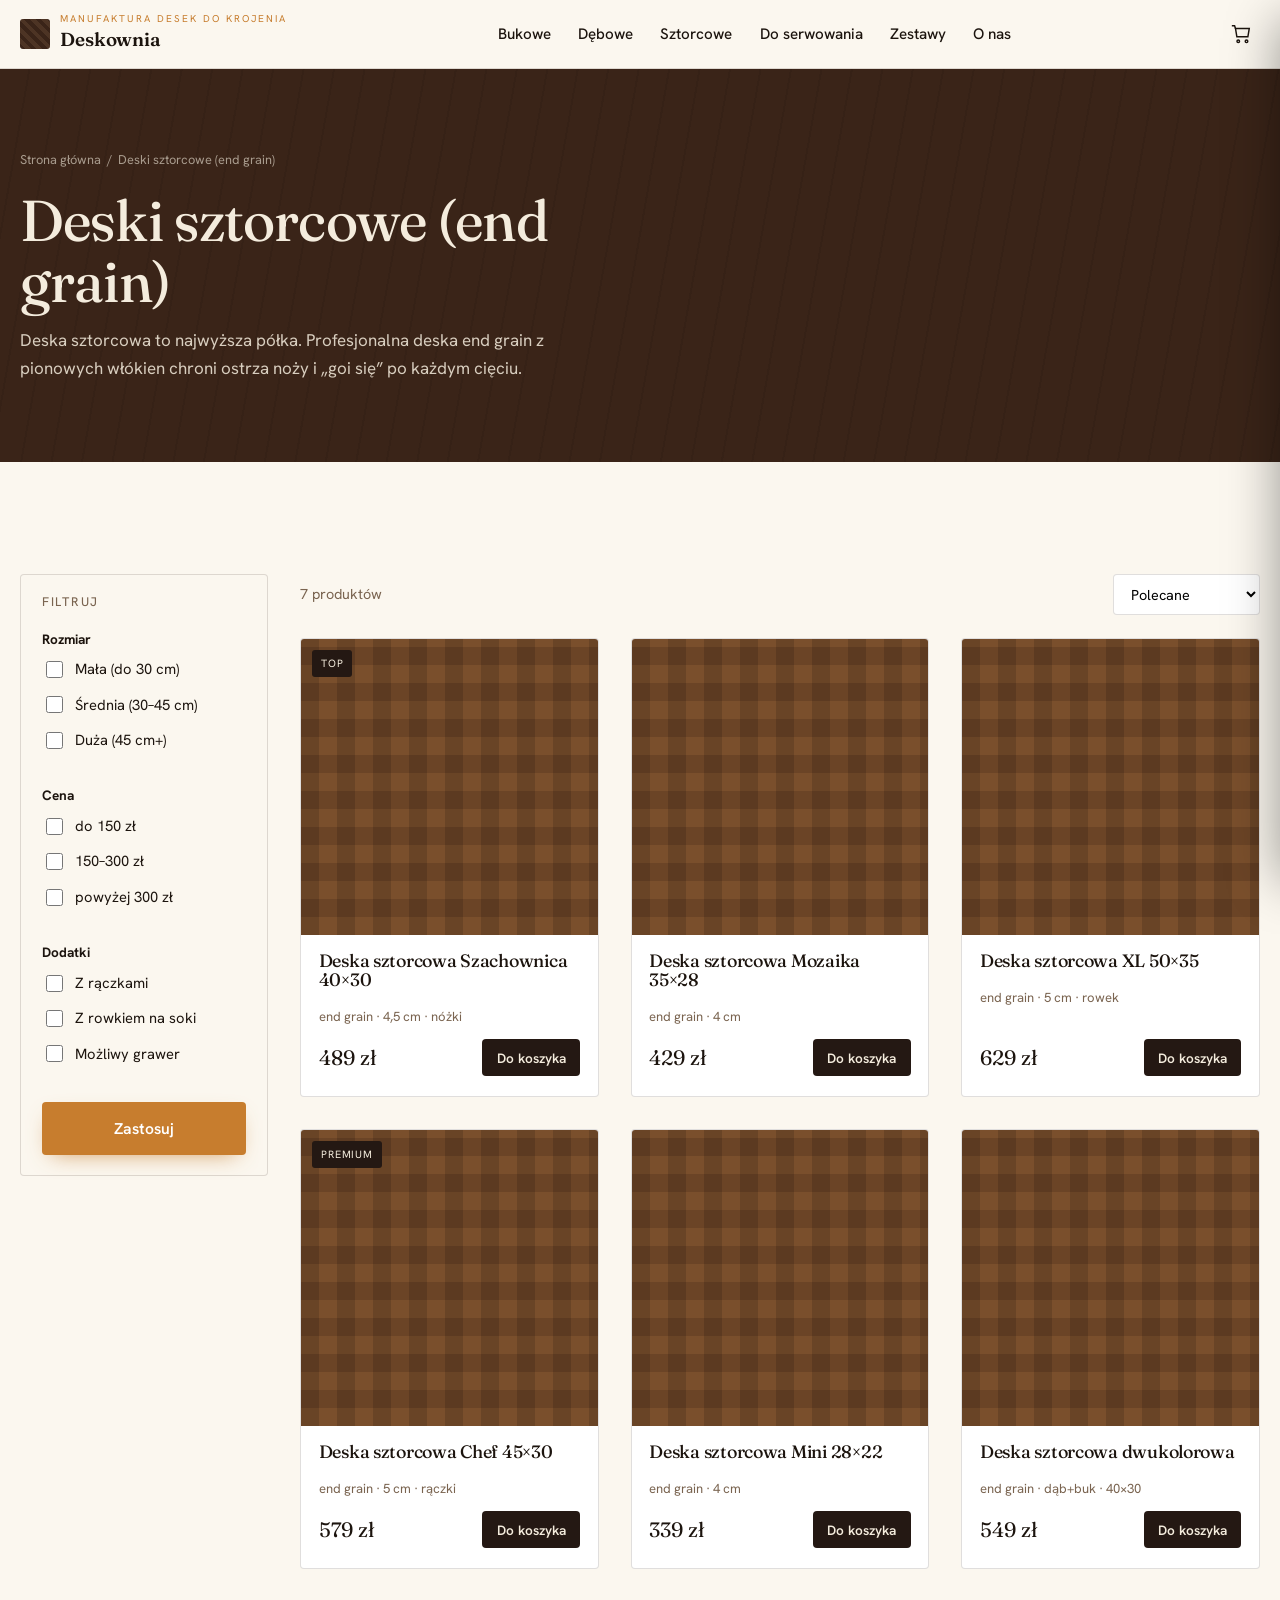
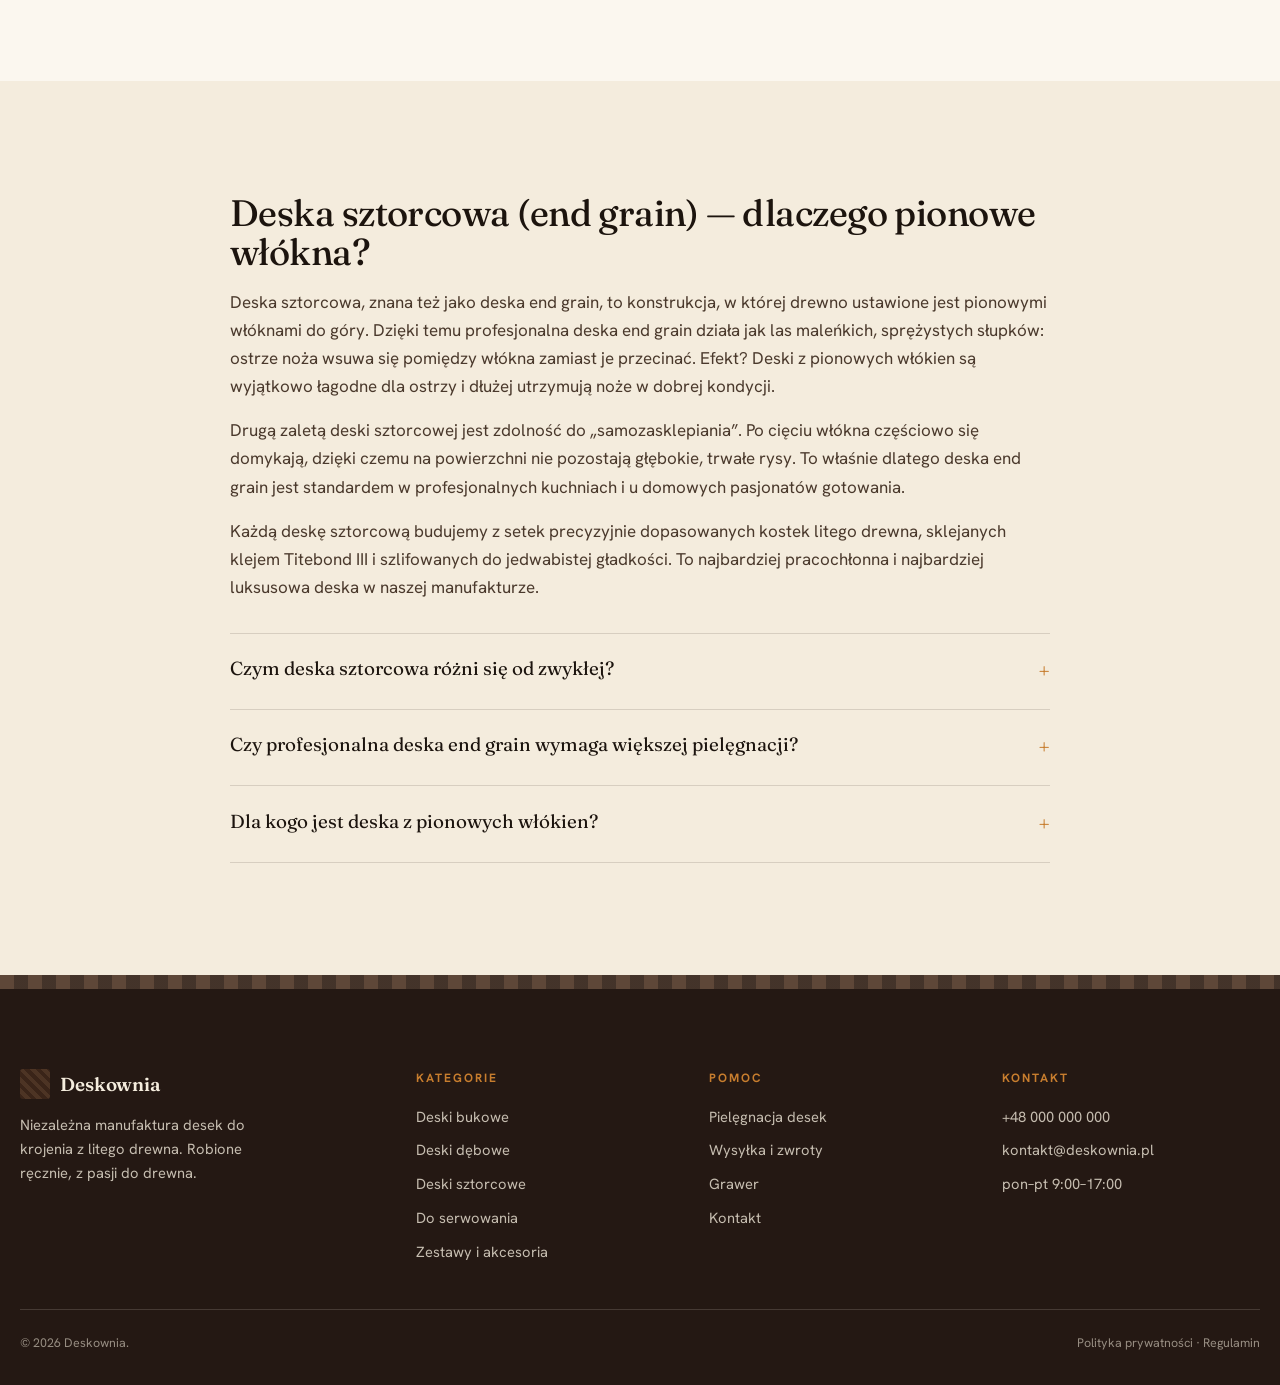
==== kategoria-sztorcowe.html @ 5e91e6d5 "Add files via upload" ====
<!DOCTYPE html>
<html lang="pl">
<head>
<meta charset="UTF-8">
<meta name="viewport" content="width=device-width, initial-scale=1">
<title>Deska sztorcowa end grain — profesjonalna deska | Deskownia</title>
<meta name="description" content="Deska sztorcowa (end grain) z pionowych włókien. Profesjonalna deska end grain chroni ostrza i goi się sama. Premium, klej Titebond III. Sprawdź ▸">
<link rel="canonical" href="https://www.deskownia.pl/kategoria-sztorcowe.html">
<meta property="og:title" content="Deski sztorcowe end grain — wybór profesjonalistów">
<meta property="og:type" content="product.group">
<meta property="og:locale" content="pl_PL">
<link rel="preconnect" href="https://fonts.googleapis.com">
<link rel="preconnect" href="https://fonts.gstatic.com" crossorigin>
<link href="https://fonts.googleapis.com/css2?family=Fraunces:ital,opsz,wght@0,9..144,400;0,9..144,500;1,9..144,400&family=Hanken+Grotesk:wght@400;500;600;700&display=swap" rel="stylesheet">
<link rel="stylesheet" href="style.css">
<script type="application/ld+json">
{"@context":"https://schema.org","@type":"BreadcrumbList","itemListElement":[
{"@type":"ListItem","position":1,"name":"Strona główna","item":"https://www.deskownia.pl/"},
{"@type":"ListItem","position":2,"name":"Deski sztorcowe (end grain)","item":"https://www.deskownia.pl/kategoria-sztorcowe.html"}]}
</script>
</head>
<body>

<header class="site-header">
  <div class="wrap nav">
    <a class="brand" href="index.html" aria-label="Strona główna">
      <span class="mark" aria-hidden="true"></span>
      <span><small>Manufaktura desek do krojenia</small><b>Deskownia</b></span>
    </a>
    <nav class="nav-links" aria-label="Główne">
      <a href="kategoria-bukowe.html">Bukowe</a>
      <a href="kategoria-debowe.html">Dębowe</a>
      <a href="kategoria-sztorcowe.html">Sztorcowe</a>
      <a href="kategoria-serwowanie.html">Do serwowania</a>
      <a href="kategoria-zestawy.html">Zestawy</a>
      <a href="index.html#historia">O nas</a>
    </nav>
    <div class="nav-actions">
      <button class="icon-btn cart-btn" data-open-cart aria-label="Koszyk">
        <svg width="22" height="22" viewBox="0 0 24 24" fill="none" stroke="currentColor" stroke-width="1.6"><path d="M6 6h15l-1.5 9h-12z"/><circle cx="9" cy="20" r="1.4"/><circle cx="18" cy="20" r="1.4"/><path d="M6 6 5 3H2"/></svg>
        <span class="cart-count" data-cart-count style="display:none">0</span>
      </button>
      <button class="icon-btn burger" data-burger aria-label="Menu">
        <svg width="24" height="24" viewBox="0 0 24 24" fill="none" stroke="currentColor" stroke-width="1.8"><path d="M3 6h18M3 12h18M3 18h18"/></svg>
      </button>
    </div>
  </div>
</header>

<div class="mobile-menu" data-mobile-menu>
  <div class="mm-top">
    <span class="brand"><span class="mark"></span><b style="color:var(--oak)">Deskownia</b></span>
    <button class="icon-btn" data-menu-close aria-label="Zamknij"><svg width="26" height="26" viewBox="0 0 24 24" fill="none" stroke="currentColor" stroke-width="1.8"><path d="M6 6l12 12M18 6 6 18"/></svg></button>
  </div>
  <nav>
    <a href="kategoria-bukowe.html">Deski bukowe</a>
    <a href="kategoria-debowe.html">Deski dębowe</a>
    <a href="kategoria-sztorcowe.html">Deski sztorcowe</a>
    <a href="kategoria-serwowanie.html">Do serwowania</a>
    <a href="kategoria-zestawy.html">Zestawy prezentowe</a>
    <a href="index.html#historia">Nasza historia</a>
  </nav>
</div>

<section class="cat-hero">
  <div class="wrap">
    <div class="crumbs"><a href="index.html">Strona główna</a> &nbsp;/&nbsp; Deski sztorcowe (end grain)</div>
    <h1>Deski sztorcowe (end grain)</h1>
    <p>Deska sztorcowa to najwyższa półka. Profesjonalna deska end grain z pionowych włókien chroni ostrza noży i „goi się” po każdym cięciu.</p>
  </div>
</section>

<section class="section section--paper">
  <div class="wrap shop-layout">
    <button class="btn btn--ghost filter-toggle" data-filter-toggle>Filtry i sortowanie</button>
    <aside class="filters" data-filters>
      <h3>Filtruj</h3>
      <div class="filter-group">
        <strong style="font-size:.85rem">Rozmiar</strong>
        <label><input type="checkbox"> Mała (do 30 cm)</label>
        <label><input type="checkbox"> Średnia (30–45 cm)</label>
        <label><input type="checkbox"> Duża (45 cm+)</label>
      </div>
      <div class="filter-group">
        <strong style="font-size:.85rem">Cena</strong>
        <label><input type="checkbox"> do 150 zł</label>
        <label><input type="checkbox"> 150–300 zł</label>
        <label><input type="checkbox"> powyżej 300 zł</label>
      </div>
      <div class="filter-group">
        <strong style="font-size:.85rem">Dodatki</strong>
        <label><input type="checkbox"> Z rączkami</label>
        <label><input type="checkbox"> Z rowkiem na soki</label>
        <label><input type="checkbox"> Możliwy grawer</label>
      </div>
      <button class="btn btn--primary">Zastosuj</button>
    </aside>

    <div>
      <div class="toolbar">
        <span class="count">7 produktów</span>
        <select aria-label="Sortuj">
          <option>Polecane</option><option>Cena: rosnąco</option>
          <option>Cena: malejąco</option><option>Najnowsze</option>
        </select>
      </div>
      <div class="product-grid">
        <article class="product">
          <div class="p-img v3"><span class="badge">Top</span></div>
          <div class="p-body">
            <h3>Deska sztorcowa Szachownica 40×30</h3>
            <p class="p-meta">end grain · 4,5 cm · nóżki</p>
            <div class="p-foot">
              <span class="price">489 zł</span>
              <button class="add" data-add data-name="Deska sztorcowa Szachownica 40×30" data-price="489">Do koszyka</button>
            </div>
          </div>
        </article>
        <article class="product">
          <div class="p-img v3"></div>
          <div class="p-body">
            <h3>Deska sztorcowa Mozaika 35×28</h3>
            <p class="p-meta">end grain · 4 cm</p>
            <div class="p-foot">
              <span class="price">429 zł</span>
              <button class="add" data-add data-name="Deska sztorcowa Mozaika 35×28" data-price="429">Do koszyka</button>
            </div>
          </div>
        </article>
        <article class="product">
          <div class="p-img v3"></div>
          <div class="p-body">
            <h3>Deska sztorcowa XL 50×35</h3>
            <p class="p-meta">end grain · 5 cm · rowek</p>
            <div class="p-foot">
              <span class="price">629 zł</span>
              <button class="add" data-add data-name="Deska sztorcowa XL 50×35" data-price="629">Do koszyka</button>
            </div>
          </div>
        </article>
        <article class="product">
          <div class="p-img v3"><span class="badge">Premium</span></div>
          <div class="p-body">
            <h3>Deska sztorcowa Chef 45×30</h3>
            <p class="p-meta">end grain · 5 cm · rączki</p>
            <div class="p-foot">
              <span class="price">579 zł</span>
              <button class="add" data-add data-name="Deska sztorcowa Chef 45×30" data-price="579">Do koszyka</button>
            </div>
          </div>
        </article>
        <article class="product">
          <div class="p-img v3"></div>
          <div class="p-body">
            <h3>Deska sztorcowa Mini 28×22</h3>
            <p class="p-meta">end grain · 4 cm</p>
            <div class="p-foot">
              <span class="price">339 zł</span>
              <button class="add" data-add data-name="Deska sztorcowa Mini 28×22" data-price="339">Do koszyka</button>
            </div>
          </div>
        </article>
        <article class="product">
          <div class="p-img v3"></div>
          <div class="p-body">
            <h3>Deska sztorcowa dwukolorowa</h3>
            <p class="p-meta">end grain · dąb+buk · 40×30</p>
            <div class="p-foot">
              <span class="price">549 zł</span>
              <button class="add" data-add data-name="Deska sztorcowa dwukolorowa" data-price="549">Do koszyka</button>
            </div>
          </div>
        </article>
      </div>
    </div>
  </div>
</section>

<section class="section seo-block">
  <div class="wrap" data-reveal>
    <h2>Deska sztorcowa (end grain) — dlaczego pionowe włókna?</h2>
        <p>Deska sztorcowa, znana też jako deska end grain, to konstrukcja, w której drewno ustawione jest pionowymi włóknami do góry. Dzięki temu profesjonalna deska end grain działa jak las maleńkich, sprężystych słupków: ostrze noża wsuwa się pomiędzy włókna zamiast je przecinać. Efekt? Deski z pionowych włókien są wyjątkowo łagodne dla ostrzy i dłużej utrzymują noże w dobrej kondycji.</p>
    <p>Drugą zaletą deski sztorcowej jest zdolność do „samozasklepiania”. Po cięciu włókna częściowo się domykają, dzięki czemu na powierzchni nie pozostają głębokie, trwałe rysy. To właśnie dlatego deska end grain jest standardem w profesjonalnych kuchniach i u domowych pasjonatów gotowania.</p>
    <p>Każdą deskę sztorcową budujemy z setek precyzyjnie dopasowanych kostek litego drewna, sklejanych klejem Titebond III i szlifowanych do jedwabistej gładkości. To najbardziej pracochłonna i najbardziej luksusowa deska w naszej manufakturze.</p>
    <div class="faq">
      <details><summary>Czym deska sztorcowa różni się od zwykłej?</summary><p>W desce sztorcowej (end grain) włókna drewna ustawione są pionowo, co chroni ostrza noży i sprawia, że deska goi się po cięciu.</p></details>
      <details><summary>Czy profesjonalna deska end grain wymaga większej pielęgnacji?</summary><p>Tak, warto olejować ją nieco częściej, bo grubsza, sztorcowa konstrukcja chłonie więcej oleju. W zamian służy wyjątkowo długo.</p></details>
      <details><summary>Dla kogo jest deska z pionowych włókien?</summary><p>Dla każdego, kto ceni ostre noże i jakość — od domowych kucharzy po profesjonalistów.</p></details>
    </div>
  </div>
</section>

<div class="endgrain-band" aria-hidden="true"></div>

<footer class="site-footer">
  <div class="wrap foot-grid">
    <div class="foot-brand">
      <span class="brand"><span class="mark"></span><b style="color:var(--oak)">Deskownia</b></span>
      <p>Niezależna manufaktura desek do krojenia z litego drewna. Robione ręcznie, z pasji do drewna.</p>
    </div>
    <div><h4>Kategorie</h4><ul>
      <li><a href="kategoria-bukowe.html">Deski bukowe</a></li>
      <li><a href="kategoria-debowe.html">Deski dębowe</a></li>
      <li><a href="kategoria-sztorcowe.html">Deski sztorcowe</a></li>
      <li><a href="kategoria-serwowanie.html">Do serwowania</a></li>
      <li><a href="kategoria-zestawy.html">Zestawy i akcesoria</a></li>
    </ul></div>
    <div><h4>Pomoc</h4><ul>
      <li><a href="#">Pielęgnacja desek</a></li><li><a href="#">Wysyłka i zwroty</a></li>
      <li><a href="#">Grawer</a></li><li><a href="#">Kontakt</a></li>
    </ul></div>
    <div><h4>Kontakt</h4><ul>
      <li><a href="tel:+48000000000">+48 000 000 000</a></li>
      <li><a href="mailto:kontakt@deskownia.pl">kontakt@deskownia.pl</a></li>
      <li>pon–pt 9:00–17:00</li>
    </ul></div>
  </div>
  <div class="wrap foot-bottom">
    <span>© 2026 Deskownia.</span><span>Polityka prywatności · Regulamin</span>
  </div>
</footer>

<div class="drawer-overlay" data-overlay></div>
<aside class="cart-drawer" data-cart-drawer aria-label="Koszyk">
  <header><h3>Twój koszyk</h3>
    <button class="icon-btn" data-close-cart aria-label="Zamknij"><svg width="24" height="24" viewBox="0 0 24 24" fill="none" stroke="currentColor" stroke-width="1.8"><path d="M6 6l12 12M18 6 6 18"/></svg></button>
  </header>
  <div class="cart-free" data-cart-free>Darmowa wysyłka od 250 zł</div>
  <div class="cart-items" data-cart-items></div>
  <div class="cart-foot">
    <div class="row"><span>Razem</span><b data-cart-total>0 zł</b></div>
    <a class="btn btn--primary" href="#">Przejdź do kasy <span class="arrow">→</span></a>
    <div class="cart-pay"><span class="pay-chip">BLIK</span><span class="pay-chip">Apple&nbsp;Pay</span><span class="pay-chip">Google&nbsp;Pay</span><span class="pay-chip">Przelewy24</span></div>
  </div>
</aside>

<script src="script.js"></script>
</body>
</html>
---- style.css ----
/* =====================================================================
   MANUFAKTURA DREWNA — arkusz stylów wspólny
   Paleta: espresso / dąb / olej (amber). Mobile-first.
   ===================================================================== */

:root {
  /* Kolory */
  --espresso: #241813;
  --walnut:   #3a2418;
  --bark:     #4d3424;
  --oak:      #f4ecdd;
  --oak-deep: #ece0cc;
  --paper:    #fbf7ef;
  --oil:      #c77d2e;   /* akcent: olej na drewnie */
  --oil-hot:  #e0913a;
  --clay:     #7a6450;
  --ink:      #1c140e;
  --line:     rgba(36, 24, 19, 0.14);
  --line-dk:  rgba(244, 236, 221, 0.16);

  /* Typografia */
  --display: "Fraunces", Georgia, serif;
  --body:    "Hanken Grotesk", system-ui, -apple-system, sans-serif;

  /* Rytm */
  --max: 1240px;
  --gap: clamp(1rem, 3vw, 2rem);
  --pad-section: clamp(3.5rem, 9vw, 7rem);
  --radius: 4px;

  --shadow: 0 1px 2px rgba(28,20,14,.06), 0 12px 40px -16px rgba(28,20,14,.28);
}

*, *::before, *::after { box-sizing: border-box; }

html { scroll-behavior: smooth; -webkit-text-size-adjust: 100%; }
@media (prefers-reduced-motion: reduce) {
  html { scroll-behavior: auto; }
  * { animation: none !important; transition: none !important; }
}

body {
  margin: 0;
  font-family: var(--body);
  font-size: 1.0625rem;
  line-height: 1.65;
  color: var(--ink);
  background: var(--paper);
  -webkit-font-smoothing: antialiased;
  text-rendering: optimizeLegibility;
}

img { max-width: 100%; display: block; }
a { color: inherit; text-decoration: none; }

h1, h2, h3 {
  font-family: var(--display);
  font-weight: 460;
  line-height: 1.06;
  letter-spacing: -0.015em;
  margin: 0;
  font-optical-sizing: auto;
}

.wrap { width: min(100% - 2.4rem, var(--max)); margin-inline: auto; }

.eyebrow {
  font-family: var(--body);
  font-size: .72rem;
  font-weight: 700;
  letter-spacing: .22em;
  text-transform: uppercase;
  color: var(--oil);
  margin: 0 0 1rem;
  display: flex; align-items: center; gap: .7rem;
}
.eyebrow::before {
  content: ""; width: 30px; height: 1px; background: var(--oil); display: inline-block;
}

/* ---------- Sygnatura: motyw sztorca (end-grain) ---------- */
.endgrain-band {
  height: 14px;
  background-image:
    repeating-linear-gradient(90deg,
      var(--bark) 0 14px, var(--walnut) 14px 28px),
    repeating-linear-gradient(90deg,
      transparent 0 14px, rgba(0,0,0,.18) 14px 28px);
  background-blend-mode: multiply;
  opacity: .9;
}

/* ---------- Przyciski ---------- */
.btn {
  display: inline-flex; align-items: center; gap: .55rem;
  font-family: var(--body); font-weight: 600; font-size: .98rem;
  padding: .92rem 1.6rem; border-radius: var(--radius);
  border: 1px solid transparent; cursor: pointer;
  transition: transform .18s ease, background .2s ease, box-shadow .2s ease;
}
.btn:focus-visible { outline: 3px solid var(--oil-hot); outline-offset: 3px; }
.btn--primary { background: var(--oil); color: #fff; box-shadow: 0 8px 22px -10px rgba(199,125,46,.8); }
.btn--primary:hover { background: var(--oil-hot); transform: translateY(-2px); }
.btn--ghost { background: transparent; color: inherit; border-color: currentColor; }
.btn--ghost:hover { background: rgba(199,125,46,.12); }
.btn--light { background: var(--oak); color: var(--espresso); }
.btn--light:hover { background: #fff; transform: translateY(-2px); }
.btn .arrow { transition: transform .2s ease; }
.btn:hover .arrow { transform: translateX(4px); }

/* =====================================================================
   HEADER
   ===================================================================== */
.site-header {
  position: sticky; top: 0; z-index: 60;
  background: rgba(251,247,239,.86);
  backdrop-filter: blur(10px);
  border-bottom: 1px solid var(--line);
}
.nav {
  display: flex; align-items: center; justify-content: space-between;
  padding: .85rem 0; gap: 1rem;
}
.brand { display: flex; align-items: center; gap: .65rem; font-family: var(--display); font-size: 1.18rem; letter-spacing: -.01em; }
.brand .mark {
  width: 30px; height: 30px; border-radius: 3px; flex: none;
  background:
    repeating-linear-gradient(45deg, var(--walnut) 0 4px, var(--bark) 4px 8px);
}
.brand b { font-weight: 600; }
.brand small { color: var(--oil); font-family: var(--body); font-size: .62rem; letter-spacing: .2em; text-transform: uppercase; display:block; line-height:1; }

.nav-links { display: none; gap: 1.7rem; font-size: .95rem; font-weight: 500; }
.nav-links a { position: relative; padding: .3rem 0; }
.nav-links a::after { content:""; position:absolute; left:0; bottom:-2px; width:0; height:2px; background:var(--oil); transition:width .22s ease; }
.nav-links a:hover::after { width:100%; }

.nav-actions { display: flex; align-items: center; gap: .4rem; }
.icon-btn {
  background: none; border: none; cursor: pointer; padding: .5rem;
  color: var(--ink); display: inline-flex; border-radius: var(--radius);
}
.icon-btn:hover { background: rgba(36,24,19,.06); }
.icon-btn:focus-visible { outline: 3px solid var(--oil-hot); outline-offset: 2px; }
.cart-btn { position: relative; }
.cart-count {
  position: absolute; top: 2px; right: 0;
  background: var(--oil); color:#fff; font-size:.62rem; font-weight:700;
  min-width: 17px; height:17px; border-radius:9px; display:grid; place-items:center; padding:0 4px;
}
.burger { display: inline-flex; }

@media (min-width: 920px) {
  .nav-links { display: flex; }
  .burger { display: none; }
}

/* Mobilne menu */
.mobile-menu {
  position: fixed; inset: 0; z-index: 80;
  background: var(--espresso); color: var(--oak);
  transform: translateX(100%); transition: transform .3s ease;
  display: flex; flex-direction: column; padding: 1.4rem;
}
.mobile-menu.open { transform: translateX(0); }
.mobile-menu .mm-top { display:flex; justify-content:space-between; align-items:center; }
.mobile-menu a { font-family: var(--display); font-size: 1.8rem; padding: .55rem 0; border-bottom: 1px solid var(--line-dk); }
.mobile-menu nav { margin-top: 1.5rem; display:flex; flex-direction:column; }
.mobile-menu .icon-btn { color: var(--oak); }

/* =====================================================================
   HERO
   ===================================================================== */
.hero { position: relative; color: var(--oak); overflow: hidden; background: var(--espresso); }
.hero-media {
  position: absolute; inset: 0; z-index: 0;
  /* podkład pod WIDEO (olejowanie deski). Zastąp <video>. */
  background:
    radial-gradient(120% 90% at 70% 10%, rgba(199,125,46,.22), transparent 55%),
    repeating-linear-gradient(96deg, #2c1c14 0 26px, #34211616 26px 52px),
    linear-gradient(160deg, #1d120c, #3a2418 70%, #4d3424);
}
.hero-media::after {
  content:""; position:absolute; inset:0;
  background: linear-gradient(180deg, rgba(20,12,8,.15), rgba(20,12,8,.78));
}
.hero-inner { position: relative; z-index: 2; padding: clamp(4rem,14vw,9rem) 0 clamp(3.5rem,9vw,6rem); }
.hero h1 {
  font-size: clamp(2.5rem, 7.5vw, 5rem);
  max-width: 16ch; margin-bottom: 1.2rem;
}
.hero h1 em { font-style: italic; color: var(--oil-hot); }
.hero p.lead { font-size: clamp(1.05rem,2.4vw,1.3rem); max-width: 48ch; color: rgba(244,236,221,.86); margin: 0 0 2rem; }
.hero-cta { display: flex; flex-wrap: wrap; gap: .8rem; }
.hero-trust {
  display: flex; flex-wrap: wrap; gap: 1.4rem 2.2rem; margin-top: 2.8rem;
  padding-top: 1.6rem; border-top: 1px solid var(--line-dk);
  font-size: .82rem; letter-spacing: .04em;
}
.hero-trust span { display:flex; align-items:center; gap:.5rem; color: rgba(244,236,221,.8); }
.hero-trust span b { font-family: var(--display); font-size: 1.5rem; color: var(--oak); font-weight: 500; line-height:1; }

/* =====================================================================
   SEKCJE
   ===================================================================== */
.section { padding-block: var(--pad-section); }
.section--oak { background: var(--oak); }
.section--paper { background: var(--paper); }
.section-head { max-width: 60ch; margin-bottom: clamp(2rem,5vw,3.2rem); }
.section-head h2 { font-size: clamp(2rem, 5vw, 3.2rem); margin-bottom: 1rem; }
.section-head p { color: var(--clay); font-size: 1.1rem; margin: 0; }

/* ---------- E-E-A-T / Historia ---------- */
.story { display: grid; gap: clamp(2rem,5vw,4rem); align-items: center; }
@media (min-width: 900px) { .story { grid-template-columns: 1.05fr 1fr; } }
.story-visual {
  position: relative; aspect-ratio: 4/5; border-radius: var(--radius); overflow:hidden;
  background:
    radial-gradient(80% 60% at 30% 20%, rgba(199,125,46,.25), transparent),
    repeating-linear-gradient(8deg, #4d3424 0 40px, #5a3e2a 40px 80px),
    var(--walnut);
  box-shadow: var(--shadow);
  display:flex; align-items:flex-end; padding:1.4rem; color:var(--oak);
}
.story-visual .ph-tag {
  font-size:.7rem; letter-spacing:.18em; text-transform:uppercase;
  background: rgba(20,12,8,.55); padding:.4rem .7rem; border-radius:3px; backdrop-filter: blur(4px);
}
.story-badge {
  position:absolute; top:1.2rem; right:1.2rem;
  width: 92px; height:92px; border-radius:50%;
  background: var(--oil); color:#fff; display:grid; place-items:center; text-align:center;
  font-family: var(--display); line-height:1; box-shadow: 0 10px 30px -8px rgba(199,125,46,.7);
}
.story-badge b { font-size:1.9rem; display:block; }
.story-badge small { font-size:.58rem; letter-spacing:.12em; text-transform:uppercase; font-family:var(--body); }
.story-text h2 { font-size: clamp(1.9rem,4.5vw,2.9rem); margin-bottom: 1.2rem; }
.story-text p { color: #4a392c; margin: 0 0 1.1rem; }
.story-sign { margin-top: 1.6rem; display:flex; align-items:center; gap:.9rem; }
.story-sign .who { font-size:.9rem; color: var(--clay); }
.story-sign .who b { display:block; font-family: var(--display); font-size:1.15rem; color: var(--ink); font-weight:500; }

/* ---------- Siatka kategorii ---------- */
.cat-grid { display: grid; gap: var(--gap); grid-template-columns: 1fr; }
@media (min-width: 640px) { .cat-grid { grid-template-columns: repeat(2,1fr); } }
@media (min-width: 1000px) { .cat-grid { grid-template-columns: repeat(3,1fr); } }
.cat-card {
  position: relative; border-radius: var(--radius); overflow: hidden;
  min-height: 320px; display:flex; flex-direction:column; justify-content:flex-end;
  padding: 1.4rem; color: var(--oak);
  background: var(--walnut); box-shadow: var(--shadow);
  isolation: isolate; transition: transform .25s ease;
}
.cat-card:hover { transform: translateY(-4px); }
.cat-card .cc-media { position:absolute; inset:0; z-index:-2; }
.cat-card .cc-media::after { content:""; position:absolute; inset:0; background: linear-gradient(180deg, rgba(20,12,8,.05), rgba(20,12,8,.82)); z-index:-1; }
/* warianty słojów dla kafelków */
.cc-buk   .cc-media { background: repeating-linear-gradient(100deg,#c9a878 0 30px,#d8b988 30px 60px); }
.cc-dab   .cc-media { background: repeating-linear-gradient(95deg,#8a5c34 0 26px,#9a6b3e 26px 52px); }
.cc-sztorc .cc-media{ background:
  repeating-linear-gradient(0deg,#6b4426 0 22px,#7a4f2c 22px 44px),
  repeating-linear-gradient(90deg,rgba(0,0,0,.16) 0 22px,transparent 22px 44px);
  background-blend-mode: multiply; }
.cc-serw  .cc-media { background: radial-gradient(120% 80% at 30% 20%, #8a5c34, #5a3e2a); }
.cc-zestaw .cc-media{ background: linear-gradient(135deg,#9a6b3e,#c77d2e 90%); }
.cat-card .cc-no { font-family: var(--display); font-size: .8rem; opacity:.7; letter-spacing:.1em; }
.cat-card h3 { font-size: 1.5rem; margin: .2rem 0 .4rem; }
.cat-card p { font-size: .9rem; margin: 0 0 .9rem; color: rgba(244,236,221,.82); }
.cat-card .cc-link { font-size: .85rem; font-weight: 600; color: var(--oil-hot); display:flex; align-items:center; gap:.4rem; }
.cat-card .cc-link .arrow { transition: transform .2s ease; }
.cat-card:hover .cc-link .arrow { transform: translateX(4px); }
.cat-card::after {
  content:""; position:absolute; inset:0; z-index:-1; pointer-events:none;
  background: radial-gradient(60% 50% at 50% 100%, rgba(199,125,46,.35), transparent 70%);
  opacity:0; transition: opacity .3s ease;
}
.cat-card:hover::after { opacity:1; }

/* ---------- Dlaczego my / cechy ---------- */
.section--dark { background: var(--espresso); color: var(--oak); }
.section--dark .section-head p { color: rgba(244,236,221,.72); }
.feat-grid { display: grid; gap: clamp(1.4rem,4vw,2.6rem); grid-template-columns:1fr; }
@media (min-width:680px){ .feat-grid{ grid-template-columns:repeat(2,1fr); } }
@media (min-width:1000px){ .feat-grid{ grid-template-columns:repeat(4,1fr); } }
.feat {
  padding-top: 1.4rem; border-top: 2px solid var(--oil);
}
.feat .ic { width: 38px; height: 38px; color: var(--oil-hot); margin-bottom: 1rem; }
.feat h3 { font-size: 1.25rem; margin-bottom: .55rem; }
.feat p { font-size: .92rem; color: rgba(244,236,221,.74); margin: 0; }

/* ---------- Pasek korzyści ---------- */
.usp-bar { background: var(--oil); color: #fff; }
.usp-bar .wrap { display: grid; gap: 1.2rem; grid-template-columns: 1fr; padding-block: 1.6rem; text-align:center; }
@media (min-width:760px){ .usp-bar .wrap{ grid-template-columns:repeat(4,1fr); text-align:left; } }
.usp { display:flex; align-items:center; gap:.7rem; justify-content:center; }
@media (min-width:760px){ .usp{ justify-content:flex-start; } }
.usp svg { width:26px; height:26px; flex:none; }
.usp b { font-weight:700; font-size:.95rem; }
.usp span { font-size:.8rem; opacity:.88; display:block; }

/* ---------- CTA dół ---------- */
.cta-final { text-align:center; }
.cta-final h2 { font-size: clamp(2rem,5.5vw,3.4rem); max-width: 18ch; margin:0 auto 1rem; }
.cta-final p { color: var(--clay); max-width: 50ch; margin: 0 auto 2rem; font-size:1.1rem; }

/* =====================================================================
   FOOTER
   ===================================================================== */
.site-footer { background: var(--espresso); color: rgba(244,236,221,.78); padding-block: clamp(3rem,7vw,5rem) 2rem; }
.foot-grid { display:grid; gap:2.2rem; grid-template-columns:1fr; }
@media (min-width:760px){ .foot-grid{ grid-template-columns:1.4fr 1fr 1fr 1fr; } }
.site-footer h4 { font-family:var(--body); font-size:.75rem; letter-spacing:.16em; text-transform:uppercase; color:var(--oil); margin:0 0 1rem; }
.site-footer ul { list-style:none; margin:0; padding:0; display:flex; flex-direction:column; gap:.6rem; font-size:.92rem; }
.site-footer a:hover { color: var(--oak); }
.foot-brand p { font-size:.92rem; max-width: 34ch; margin:.8rem 0 0; }
.foot-bottom { margin-top: 2.8rem; padding-top:1.4rem; border-top:1px solid var(--line-dk); font-size:.78rem; display:flex; flex-wrap:wrap; gap:.6rem 1.4rem; justify-content:space-between; color:rgba(244,236,221,.55); }

/* =====================================================================
   KARTA PRODUKTU / KATEGORIA (strony kategorii)
   ===================================================================== */
.cat-hero { background: var(--walnut); color: var(--oak); padding-block: clamp(3rem,8vw,5rem); position:relative; overflow:hidden; }
.cat-hero::before {
  content:""; position:absolute; inset:0; opacity:.5;
  background: repeating-linear-gradient(100deg, transparent 0 28px, rgba(0,0,0,.14) 28px 30px);
}
.crumbs { position:relative; font-size:.8rem; color: rgba(244,236,221,.6); margin-bottom:1.2rem; }
.crumbs a:hover { color: var(--oil-hot); }
.cat-hero h1 { position:relative; font-size: clamp(2.2rem,6vw,3.6rem); max-width:18ch; margin-bottom:.9rem; }
.cat-hero p { position:relative; max-width: 56ch; color: rgba(244,236,221,.85); margin:0; }

.shop-layout { display:grid; gap:2rem; grid-template-columns:1fr; align-items:start; }
@media (min-width:900px){ .shop-layout{ grid-template-columns: 248px 1fr; } }
.filters {
  border:1px solid var(--line); border-radius: var(--radius); padding:1.3rem;
  background: var(--paper); position:sticky; top:84px;
}
.filters h3 { font-family:var(--body); font-size:.78rem; letter-spacing:.14em; text-transform:uppercase; color:var(--clay); margin:0 0 .9rem; }
.filter-group { margin-bottom:1.4rem; }
.filter-group label { display:flex; align-items:center; gap:.6rem; padding:.35rem 0; font-size:.92rem; cursor:pointer; }
.filter-group input { accent-color: var(--oil); width:17px; height:17px; }
.filters .btn { width:100%; justify-content:center; margin-top:.5rem; }

.toolbar { display:flex; flex-wrap:wrap; gap:.8rem; justify-content:space-between; align-items:center; margin-bottom:1.4rem; }
.toolbar .count { font-size:.9rem; color:var(--clay); }
.toolbar select { font-family:var(--body); padding:.6rem .8rem; border:1px solid var(--line); border-radius:var(--radius); background:#fff; font-size:.9rem; }
.filter-toggle { display:inline-flex; }
@media (min-width:900px){ .filter-toggle{ display:none; } }

.product-grid { display:grid; gap:var(--gap); grid-template-columns:repeat(2,1fr); }
@media (min-width:680px){ .product-grid{ grid-template-columns:repeat(3,1fr); } }
.product {
  border:1px solid var(--line); border-radius:var(--radius); overflow:hidden;
  background:#fff; display:flex; flex-direction:column; transition: box-shadow .2s ease, transform .2s ease;
}
.product:hover { box-shadow: var(--shadow); transform: translateY(-3px); }
.product .p-img { aspect-ratio:1; position:relative; }
.product .p-img.v1 { background: repeating-linear-gradient(105deg,#c9a878 0 22px,#d8b988 22px 44px); }
.product .p-img.v2 { background: repeating-linear-gradient(95deg,#8a5c34 0 22px,#9a6b3e 22px 44px); }
.product .p-img.v3 { background: repeating-linear-gradient(0deg,#7a4f2c 0 18px,#6b4426 18px 36px), repeating-linear-gradient(90deg,rgba(0,0,0,.14) 0 18px,transparent 18px 36px); background-blend-mode:multiply; }
.product .badge { position:absolute; top:.7rem; left:.7rem; background:var(--espresso); color:var(--oak); font-size:.66rem; letter-spacing:.08em; text-transform:uppercase; padding:.3rem .55rem; border-radius:3px; }
.product .p-body { padding:1rem 1.1rem 1.2rem; display:flex; flex-direction:column; flex:1; }
.product h3 { font-size:1.12rem; margin:0 0 .25rem; }
.product .p-meta { font-size:.82rem; color:var(--clay); margin-bottom:.7rem; }
.product .p-foot { margin-top:auto; display:flex; align-items:center; justify-content:space-between; gap:.6rem; }
.product .price { font-family:var(--display); font-size:1.3rem; }
.product .add { background:var(--espresso); color:var(--oak); border:none; border-radius:var(--radius); padding:.6rem .9rem; font-family:var(--body); font-weight:600; font-size:.85rem; cursor:pointer; transition:background .2s ease; }
.product .add:hover { background:var(--oil); }
.product .add:focus-visible { outline:3px solid var(--oil-hot); outline-offset:2px; }

/* opis SEO kategorii */
.seo-block { background:var(--oak); }
.seo-block .wrap { max-width: 820px; }
.seo-block h2 { font-size: clamp(1.6rem,4vw,2.3rem); margin-bottom:1.1rem; }
.seo-block p { color:#4a392c; margin:0 0 1rem; }
.seo-block .faq { margin-top:2rem; border-top:1px solid var(--line); }
.faq details { border-bottom:1px solid var(--line); padding:.4rem 0; }
.faq summary { cursor:pointer; font-family:var(--display); font-size:1.18rem; padding:.8rem 0; list-style:none; display:flex; justify-content:space-between; }
.faq summary::-webkit-details-marker { display:none; }
.faq summary::after { content:"+"; color:var(--oil); font-size:1.4rem; }
.faq details[open] summary::after { content:"–"; }
.faq p { padding:0 0 1rem; }

/* =====================================================================
   KOSZYK (drawer)
   ===================================================================== */
.drawer-overlay { position:fixed; inset:0; background:rgba(20,12,8,.5); z-index:90; opacity:0; visibility:hidden; transition:opacity .25s ease; }
.drawer-overlay.open { opacity:1; visibility:visible; }
.cart-drawer {
  position:fixed; top:0; right:0; height:100%; width:min(420px,100%); z-index:95;
  background:var(--paper); transform:translateX(100%); transition:transform .3s ease;
  display:flex; flex-direction:column; box-shadow:-20px 0 50px -20px rgba(0,0,0,.4);
}
.cart-drawer.open { transform:translateX(0); }
.cart-drawer header { padding:1.3rem; border-bottom:1px solid var(--line); display:flex; justify-content:space-between; align-items:center; }
.cart-drawer header h3 { font-size:1.4rem; }
.cart-free { background:var(--oil); color:#fff; font-size:.82rem; text-align:center; padding:.6rem; }
.cart-items { flex:1; overflow:auto; padding:1.1rem; display:flex; flex-direction:column; gap:1rem; }
.cart-item { display:grid; grid-template-columns:64px 1fr auto; gap:.9rem; align-items:center; }
.cart-item .ci-img { width:64px; height:64px; border-radius:3px; background:repeating-linear-gradient(100deg,#9a6b3e 0 12px,#8a5c34 12px 24px); }
.cart-item .ci-name { font-weight:600; font-size:.92rem; }
.cart-item .ci-price { font-family:var(--display); }
.cart-empty { text-align:center; color:var(--clay); margin:auto; padding:2rem; }
.cart-foot { padding:1.3rem; border-top:1px solid var(--line); }
.cart-foot .row { display:flex; justify-content:space-between; margin-bottom:1rem; font-size:1.05rem; }
.cart-foot .row b { font-family:var(--display); font-size:1.4rem; }
.cart-foot .btn { width:100%; justify-content:center; }
.cart-pay { display:flex; gap:.5rem; justify-content:center; margin-top:.9rem; font-size:.7rem; color:var(--clay); align-items:center; flex-wrap:wrap; }
.pay-chip { border:1px solid var(--line); border-radius:4px; padding:.25rem .5rem; font-weight:600; font-size:.66rem; }

/* reveal */
[data-reveal] { opacity:0; transform:translateY(24px); transition:opacity .6s ease, transform .6s ease; }
[data-reveal].in { opacity:1; transform:none; }
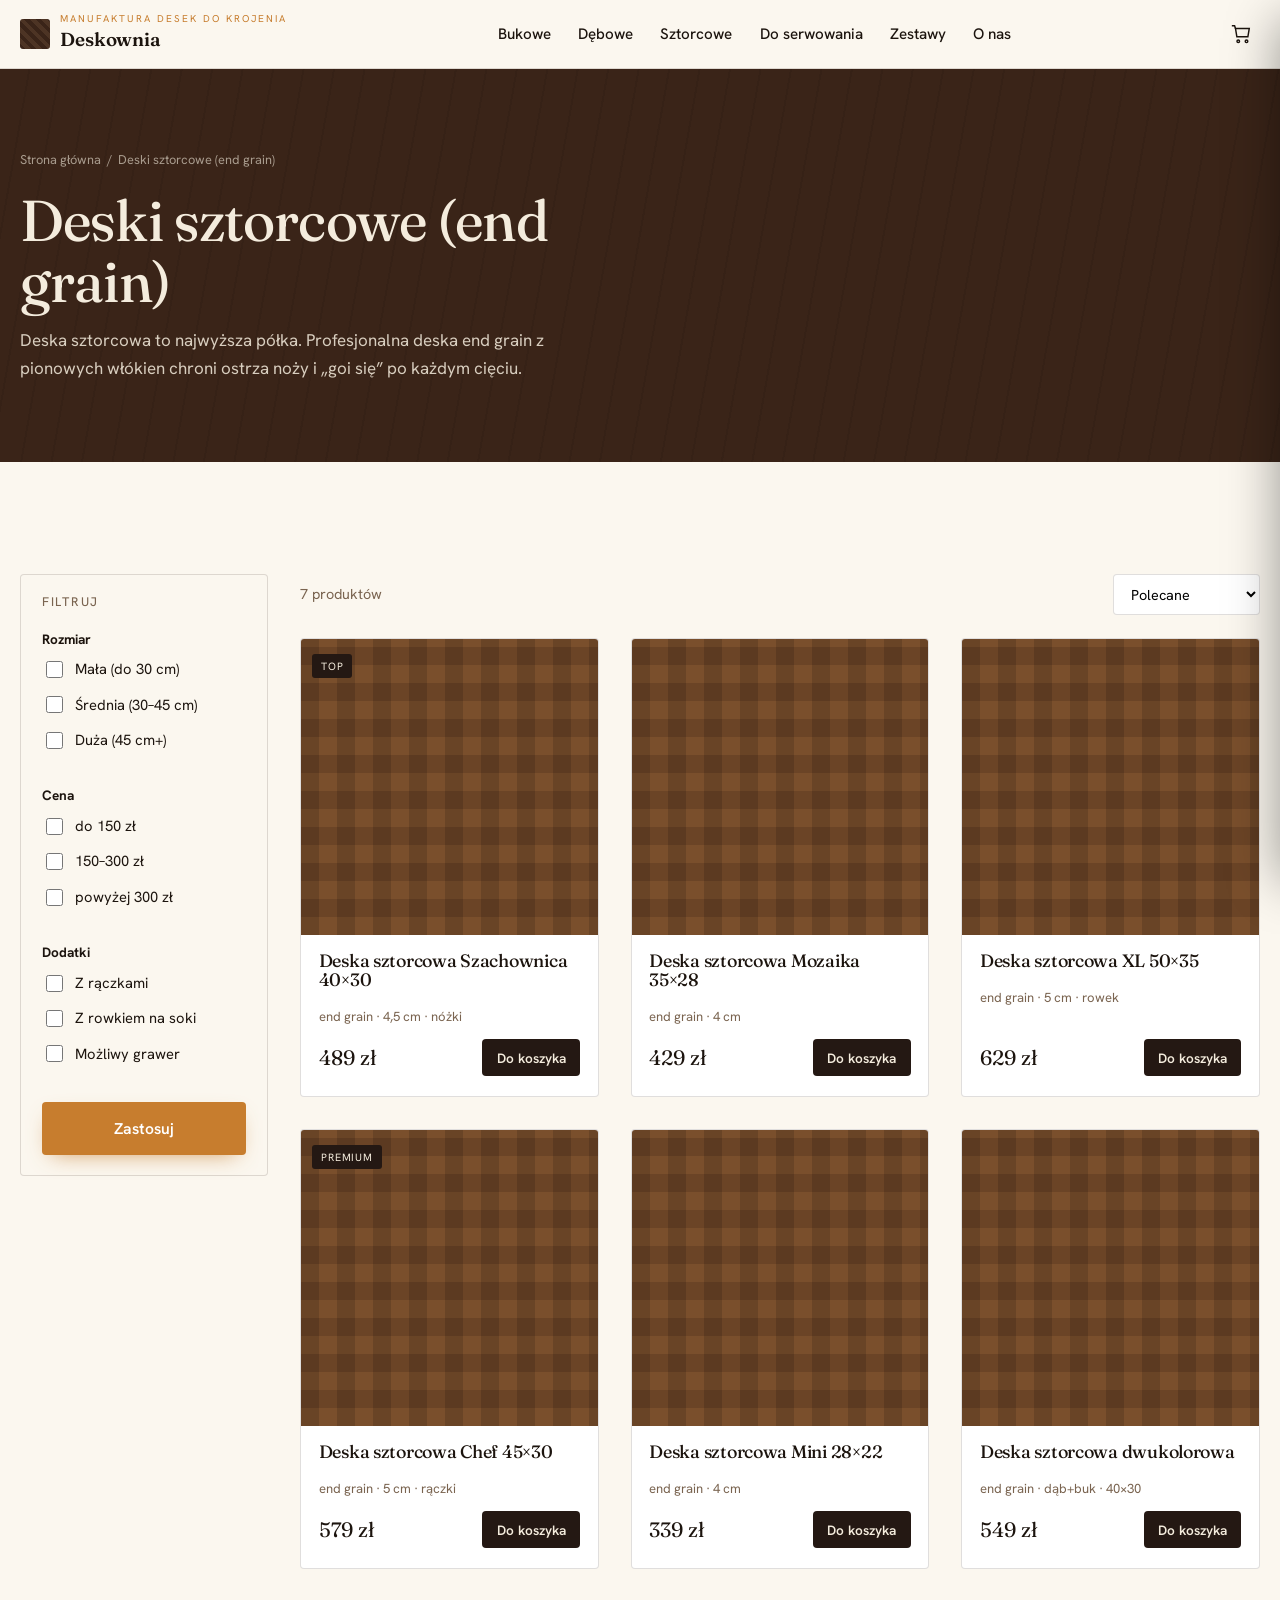
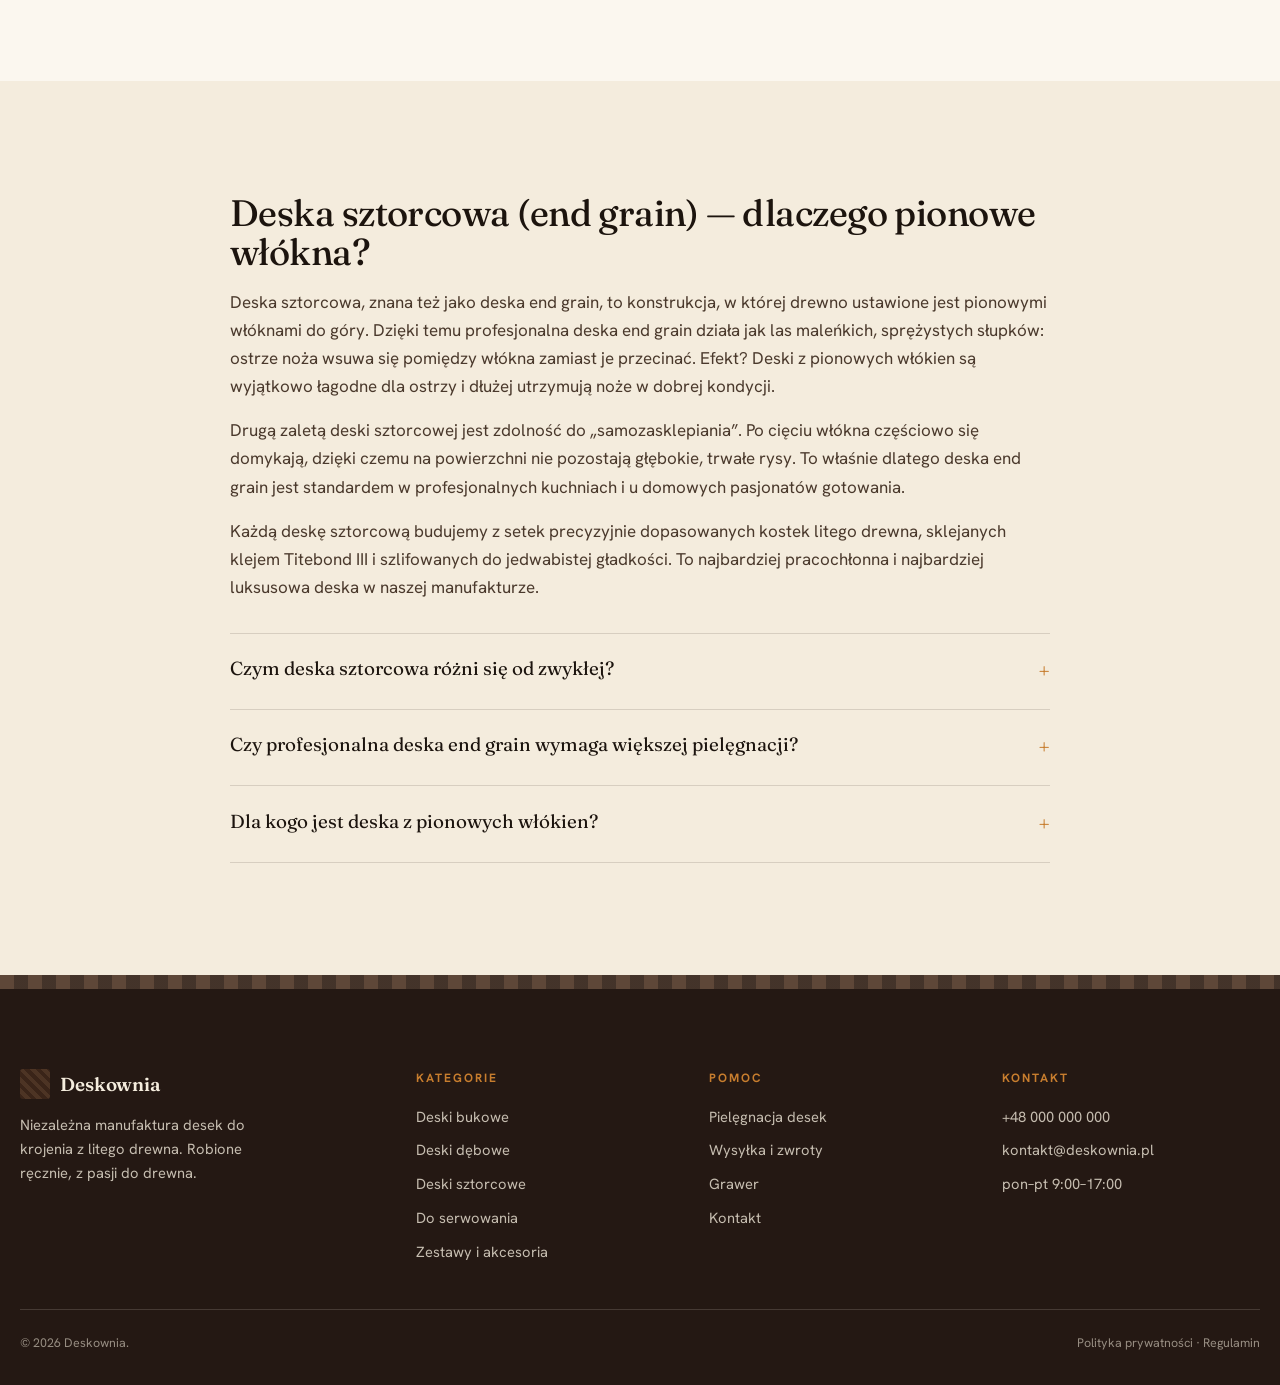
==== commit 11766267: "Add files via upload" ====
--- a/kategoria-sztorcowe.html
+++ b/kategoria-sztorcowe.html
@@ -106,6 +106,7 @@
       </div>
       <div class="product-grid">
         <article class="product">
+          <a class="p-link" href="produkt-deska-sztorcowa-szachownica.html" aria-label="Deska sztorcowa Szachownica 40×30"></a>
           <div class="p-img v3"><span class="badge">Top</span></div>
           <div class="p-body">
             <h3>Deska sztorcowa Szachownica 40×30</h3>
@@ -117,6 +118,7 @@
           </div>
         </article>
         <article class="product">
+          <a class="p-link" href="produkt-deska-sztorcowa-mozaika-35x28.html" aria-label="Deska sztorcowa Mozaika 35×28"></a>
           <div class="p-img v3"></div>
           <div class="p-body">
             <h3>Deska sztorcowa Mozaika 35×28</h3>
@@ -128,6 +130,7 @@
           </div>
         </article>
         <article class="product">
+          <a class="p-link" href="produkt-deska-sztorcowa-xl-50x35.html" aria-label="Deska sztorcowa XL 50×35"></a>
           <div class="p-img v3"></div>
           <div class="p-body">
             <h3>Deska sztorcowa XL 50×35</h3>
@@ -139,6 +142,7 @@
           </div>
         </article>
         <article class="product">
+          <a class="p-link" href="produkt-deska-sztorcowa-chef-45x30.html" aria-label="Deska sztorcowa Chef 45×30"></a>
           <div class="p-img v3"><span class="badge">Premium</span></div>
           <div class="p-body">
             <h3>Deska sztorcowa Chef 45×30</h3>
@@ -150,6 +154,7 @@
           </div>
         </article>
         <article class="product">
+          <a class="p-link" href="produkt-deska-sztorcowa-mini-28x22.html" aria-label="Deska sztorcowa Mini 28×22"></a>
           <div class="p-img v3"></div>
           <div class="p-body">
             <h3>Deska sztorcowa Mini 28×22</h3>
@@ -161,6 +166,7 @@
           </div>
         </article>
         <article class="product">
+          <a class="p-link" href="produkt-deska-sztorcowa-dwukolorowa.html" aria-label="Deska sztorcowa dwukolorowa"></a>
           <div class="p-img v3"></div>
           <div class="p-body">
             <h3>Deska sztorcowa dwukolorowa</h3>
--- a/style.css
+++ b/style.css
@@ -411,3 +411,225 @@
 /* reveal */
 [data-reveal] { opacity:0; transform:translateY(24px); transition:opacity .6s ease, transform .6s ease; }
 [data-reveal].in { opacity:1; transform:none; }
+
+/* =====================================================================
+   WEBSHOP / CONCEPT STORE — moduły strony głównej
+   ===================================================================== */
+
+/* pasek ogłoszeń */
+.announce {
+  background: var(--espresso); color: var(--oak);
+  font-size: .8rem; letter-spacing: .03em; text-align: center;
+  padding: .55rem 1rem;
+}
+.announce b { color: var(--oil-hot); font-weight: 600; }
+
+/* nagłówek wiersza z linkiem „zobacz wszystkie” */
+.row-head { display: flex; align-items: flex-end; justify-content: space-between; gap: 1rem; margin-bottom: clamp(1.4rem,4vw,2.2rem); }
+.row-head h2 { font-size: clamp(1.6rem,4.5vw,2.6rem); }
+.row-head .seeall { font-size: .9rem; font-weight: 600; color: var(--oil); white-space: nowrap; display: inline-flex; align-items: center; gap: .4rem; }
+.row-head .seeall:hover { color: var(--oil-hot); }
+.row-head .seeall .arrow { transition: transform .2s ease; }
+.row-head .seeall:hover .arrow { transform: translateX(3px); }
+
+/* hero sklepowy — editorial, krótki */
+.shop-hero { position: relative; background: var(--walnut); color: var(--oak); overflow: hidden; }
+.shop-hero .media {
+  position: absolute; inset: 0; z-index: 0;
+  background:
+    radial-gradient(120% 90% at 75% 15%, rgba(199,125,46,.22), transparent 55%),
+    repeating-linear-gradient(98deg,#2c1c14 0 30px,#34211618 30px 60px),
+    linear-gradient(160deg,#1d120c,#3a2418 70%,#4d3424);
+}
+.shop-hero .media::after { content:""; position:absolute; inset:0; background: linear-gradient(180deg, rgba(20,12,8,.1), rgba(20,12,8,.55)); }
+.shop-hero .inner { position: relative; z-index: 2; padding: clamp(3rem,9vw,6rem) 0; max-width: 30ch; }
+.shop-hero h1 { font-size: clamp(2.2rem,6.5vw,4.2rem); margin-bottom: 1rem; }
+.shop-hero h1 em { font-style: italic; color: var(--oil-hot); }
+.shop-hero p { color: rgba(244,236,221,.86); font-size: 1.1rem; margin: 0 0 1.8rem; }
+.shop-hero .h-cta { display: flex; flex-wrap: wrap; gap: .7rem; }
+/* przypięta karta produktu w hero */
+.hero-pin {
+  position: absolute; right: clamp(1rem,4vw,3rem); bottom: clamp(1rem,4vw,3rem); z-index: 3;
+  background: var(--paper); color: var(--ink); border-radius: var(--radius);
+  padding: .8rem; width: 200px; box-shadow: var(--shadow); display: none;
+}
+.hero-pin .hp-img { aspect-ratio: 1; border-radius: 3px; background: repeating-linear-gradient(0deg,#7a4f2c 0 14px,#6b4426 14px 28px),repeating-linear-gradient(90deg,rgba(0,0,0,.14) 0 14px,transparent 14px 28px); background-blend-mode:multiply; margin-bottom:.6rem; }
+.hero-pin small { color: var(--oil); font-weight: 600; font-size: .68rem; letter-spacing: .1em; text-transform: uppercase; }
+.hero-pin b { display: block; font-family: var(--display); font-size: 1.05rem; margin: .1rem 0 .3rem; }
+.hero-pin .hp-foot { display:flex; align-items:center; justify-content:space-between; }
+.hero-pin .price { font-family: var(--display); }
+.hero-pin .add { background:var(--espresso); color:var(--oak); border:none; border-radius:3px; padding:.4rem .6rem; font-family:var(--body); font-weight:600; font-size:.78rem; cursor:pointer; }
+.hero-pin .add:hover { background: var(--oil); }
+@media (min-width: 920px) { .hero-pin { display: block; } }
+
+/* kafelki kolekcji — wersja kompaktowa pozioma scroll na mobile */
+.collection-strip { display: grid; gap: var(--gap); grid-template-columns: repeat(2,1fr); }
+@media (min-width: 760px) { .collection-strip { grid-template-columns: repeat(5,1fr); } }
+.col-tile { position: relative; border-radius: var(--radius); overflow: hidden; aspect-ratio: 3/4; display:flex; align-items:flex-end; padding: 1rem; color: var(--oak); box-shadow: var(--shadow); transition: transform .25s ease; }
+.col-tile:hover { transform: translateY(-4px); }
+.col-tile .ct-media { position:absolute; inset:0; z-index:-1; }
+.col-tile .ct-media::after { content:""; position:absolute; inset:0; background: linear-gradient(180deg,rgba(20,12,8,.05),rgba(20,12,8,.8)); }
+.col-tile h3 { position: relative; font-size: 1.15rem; }
+.col-tile .ct-arrow { position:absolute; top:.8rem; right:.8rem; width:30px; height:30px; border-radius:50%; background:rgba(244,236,221,.18); display:grid; place-items:center; backdrop-filter: blur(4px); }
+
+/* „The Edit” — dwa duże editorialowe kafle */
+.edit-grid { display: grid; gap: var(--gap); grid-template-columns: 1fr; }
+@media (min-width: 800px) { .edit-grid { grid-template-columns: 1fr 1fr; } }
+.edit-card { position: relative; min-height: 360px; border-radius: var(--radius); overflow: hidden; display:flex; flex-direction:column; justify-content:flex-end; padding: clamp(1.4rem,4vw,2.4rem); color: var(--oak); box-shadow: var(--shadow); }
+.edit-card .ec-media { position:absolute; inset:0; z-index:-1; }
+.edit-card .ec-media::after { content:""; position:absolute; inset:0; background: linear-gradient(180deg,rgba(20,12,8,.08),rgba(20,12,8,.78)); }
+.edit-card.e1 .ec-media { background: linear-gradient(135deg,#9a6b3e,#c77d2e 90%); }
+.edit-card.e2 .ec-media { background: repeating-linear-gradient(0deg,#7a4f2c 0 20px,#6b4426 20px 40px),repeating-linear-gradient(90deg,rgba(0,0,0,.16) 0 20px,transparent 20px 40px); background-blend-mode:multiply; }
+.edit-card small { color: var(--oil-hot); font-weight: 700; font-size: .72rem; letter-spacing: .2em; text-transform: uppercase; }
+.edit-card h3 { font-size: clamp(1.5rem,3.5vw,2.2rem); margin: .4rem 0 .8rem; max-width: 18ch; }
+
+/* bundle / kupowane razem */
+.bundle { background: var(--oak); border-radius: var(--radius); padding: clamp(1.6rem,5vw,3rem); display: grid; gap: 2rem; align-items: center; }
+@media (min-width: 800px) { .bundle { grid-template-columns: 1.1fr 1fr; } }
+.bundle-visual { display: flex; gap: .8rem; align-items: center; justify-content: center; }
+.bundle-visual .bv { border-radius: var(--radius); box-shadow: var(--shadow); }
+.bundle-visual .bv1 { width: 46%; aspect-ratio: 1; background: repeating-linear-gradient(100deg,#c9a878 0 18px,#d8b988 18px 36px); }
+.bundle-visual .plus { font-family: var(--display); font-size: 2rem; color: var(--oil); }
+.bundle-visual .bv2 { width: 30%; aspect-ratio: 3/4; background: linear-gradient(160deg,#c77d2e,#9a6b3e); }
+.bundle-text h2 { font-size: clamp(1.6rem,4vw,2.4rem); margin-bottom: .8rem; }
+.bundle-text p { color: #4a392c; margin: 0 0 1.2rem; }
+.bundle-price { display: flex; align-items: baseline; gap: .8rem; margin-bottom: 1.2rem; }
+.bundle-price .now { font-family: var(--display); font-size: 2rem; }
+.bundle-price .was { color: var(--clay); text-decoration: line-through; }
+.bundle-price .save { background: var(--oil); color:#fff; font-size:.75rem; font-weight:700; padding:.25rem .55rem; border-radius:3px; }
+
+/* pasek opinii */
+.reviews { display: grid; gap: var(--gap); grid-template-columns: 1fr; }
+@media (min-width: 760px) { .reviews { grid-template-columns: repeat(3,1fr); } }
+.review { border: 1px solid var(--line); border-radius: var(--radius); padding: 1.4rem; background: var(--paper); }
+.review .stars { color: var(--oil); letter-spacing: .1em; margin-bottom: .6rem; }
+.review p { margin: 0 0 1rem; font-size: .98rem; }
+.review .who { font-size: .85rem; color: var(--clay); font-weight: 600; }
+
+/* newsletter */
+.newsletter { background: var(--espresso); color: var(--oak); border-radius: var(--radius); padding: clamp(2rem,6vw,3.5rem); text-align: center; }
+.newsletter h2 { font-size: clamp(1.6rem,4vw,2.4rem); margin-bottom: .6rem; }
+.newsletter p { color: rgba(244,236,221,.78); margin: 0 auto 1.6rem; max-width: 46ch; }
+.nl-form { display: flex; gap: .6rem; max-width: 440px; margin: 0 auto; flex-wrap: wrap; }
+.nl-form input { flex: 1; min-width: 200px; padding: .9rem 1.1rem; border-radius: var(--radius); border: 1px solid var(--line-dk); background: rgba(244,236,221,.06); color: var(--oak); font-family: var(--body); font-size: .95rem; }
+.nl-form input::placeholder { color: rgba(244,236,221,.5); }
+
+/* search overlay */
+.search-overlay { position: fixed; inset: 0; z-index: 85; background: rgba(20,12,8,.5); opacity:0; visibility:hidden; transition: opacity .2s ease; }
+.search-overlay.open { opacity:1; visibility:visible; }
+.search-panel { background: var(--paper); padding: 1.2rem clamp(1rem,5vw,3rem); box-shadow: var(--shadow); transform: translateY(-100%); transition: transform .28s ease; }
+.search-overlay.open .search-panel { transform: translateY(0); }
+.search-panel .sp-row { display:flex; align-items:center; gap:.8rem; max-width: var(--max); margin-inline:auto; }
+.search-panel input { flex:1; border:none; border-bottom: 2px solid var(--line); background:none; font-family: var(--display); font-size: clamp(1.3rem,4vw,2rem); padding:.5rem 0; color: var(--ink); }
+.search-panel input:focus { outline:none; border-color: var(--oil); }
+.search-sug { max-width: var(--max); margin: 1rem auto 0; display:flex; gap:.6rem; flex-wrap:wrap; }
+.search-sug a { font-size:.85rem; border:1px solid var(--line); border-radius:20px; padding:.4rem .9rem; color: var(--clay); }
+.search-sug a:hover { border-color: var(--oil); color: var(--oil); }
+
+/* =====================================================================
+   STRONA PRODUKTU (PDP)
+   ===================================================================== */
+.pdp { padding-block: clamp(1.6rem,5vw,3rem); }
+.pdp .crumbs { color: var(--clay); margin-bottom: 1.4rem; }
+.pdp .crumbs a:hover { color: var(--oil); }
+
+.pdp-grid { display: grid; gap: clamp(1.6rem,5vw,3.2rem); grid-template-columns: 1fr; align-items: start; }
+@media (min-width: 900px) { .pdp-grid { grid-template-columns: 1.05fr .95fr; } }
+
+/* galeria */
+.gallery { position: sticky; top: 84px; }
+.gallery .g-main {
+  aspect-ratio: 1; border-radius: var(--radius); overflow: hidden;
+  position: relative; box-shadow: var(--shadow); background: var(--walnut);
+}
+.gallery .g-main .g-frame { position: absolute; inset: 0; opacity: 0; transition: opacity .3s ease; }
+.gallery .g-main .g-frame.on { opacity: 1; }
+.g-frame.gf1 { background: repeating-linear-gradient(0deg,#7a4f2c 0 18px,#6b4426 18px 36px),repeating-linear-gradient(90deg,rgba(0,0,0,.16) 0 18px,transparent 18px 36px); background-blend-mode:multiply; }
+.g-frame.gf2 { background: radial-gradient(80% 60% at 35% 25%, rgba(199,125,46,.3), transparent), repeating-linear-gradient(8deg,#4d3424 0 38px,#5a3e2a 38px 76px); }
+.g-frame.gf3 { background: linear-gradient(135deg,#9a6b3e,#c77d2e 90%); }
+.g-frame.gf4 { background: repeating-linear-gradient(95deg,#8a5c34 0 22px,#9a6b3e 22px 44px); }
+.gallery .g-badge { position:absolute; top:1rem; left:1rem; z-index:2; background:var(--espresso); color:var(--oak); font-size:.66rem; letter-spacing:.08em; text-transform:uppercase; padding:.35rem .6rem; border-radius:3px; }
+.gallery .g-thumbs { display:flex; gap:.6rem; margin-top:.8rem; }
+.gallery .g-thumbs button { flex:1; aspect-ratio:1; border-radius:3px; border:2px solid transparent; cursor:pointer; overflow:hidden; padding:0; background:none; }
+.gallery .g-thumbs button.on { border-color: var(--oil); }
+.gallery .g-thumbs button:focus-visible { outline:3px solid var(--oil-hot); outline-offset:2px; }
+
+/* panel zakupu */
+.buy h1 { font-size: clamp(1.8rem,4.5vw,2.7rem); margin-bottom:.6rem; }
+.buy .rating { display:flex; align-items:center; gap:.5rem; font-size:.88rem; color:var(--clay); margin-bottom:1rem; }
+.buy .rating .stars { color: var(--oil); letter-spacing:.08em; }
+.buy .rating a { text-decoration:underline; }
+.buy .price-row { display:flex; align-items:baseline; gap:.8rem; margin-bottom:.3rem; }
+.buy .price-now { font-family:var(--display); font-size:2.1rem; }
+.buy .price-was { color:var(--clay); text-decoration:line-through; font-size:1.1rem; }
+.buy .price-vat { font-size:.78rem; color:var(--clay); margin-bottom:1.5rem; }
+
+.opt { margin-bottom:1.4rem; }
+.opt .opt-label { font-size:.78rem; letter-spacing:.12em; text-transform:uppercase; color:var(--clay); margin-bottom:.6rem; display:flex; justify-content:space-between; }
+.opt .opt-label .opt-val { color:var(--ink); letter-spacing:0; text-transform:none; font-weight:600; }
+.pills { display:flex; flex-wrap:wrap; gap:.5rem; }
+.pill {
+  border:1px solid var(--line); background:#fff; border-radius:var(--radius);
+  padding:.6rem .9rem; font-family:var(--body); font-size:.9rem; cursor:pointer;
+  transition:border-color .15s ease, background .15s ease;
+}
+.pill:hover { border-color: var(--oil); }
+.pill.on { border-color: var(--oil); background: rgba(199,125,46,.1); font-weight:600; }
+.pill:focus-visible { outline:3px solid var(--oil-hot); outline-offset:2px; }
+.pill .pill-sub { display:block; font-size:.7rem; color:var(--clay); }
+
+.engrave { border:1px solid var(--line); border-radius:var(--radius); padding:1rem; background:var(--paper); margin-bottom:1.4rem; }
+.engrave .eg-head { display:flex; align-items:center; gap:.6rem; cursor:pointer; font-weight:600; font-size:.95rem; }
+.engrave .eg-head input { accent-color:var(--oil); width:18px; height:18px; }
+.engrave .eg-free { margin-left:auto; color:var(--oil); font-size:.8rem; font-weight:700; }
+.engrave input[type=text] { width:100%; margin-top:.8rem; padding:.7rem .9rem; border:1px solid var(--line); border-radius:var(--radius); font-family:var(--body); font-size:.95rem; display:none; }
+.engrave.open input[type=text] { display:block; }
+
+.buy-actions { display:flex; gap:.7rem; align-items:stretch; margin-bottom:1.4rem; }
+.qty { display:flex; align-items:center; border:1px solid var(--line); border-radius:var(--radius); overflow:hidden; }
+.qty button { background:none; border:none; width:44px; cursor:pointer; font-size:1.3rem; color:var(--ink); }
+.qty button:hover { background:rgba(36,24,19,.06); }
+.qty input { width:40px; text-align:center; border:none; font-family:var(--body); font-size:1rem; background:none; }
+.qty input:focus { outline:none; }
+.buy-actions .btn { flex:1; justify-content:center; }
+
+.trust-list { list-style:none; margin:0 0 1.4rem; padding:0; display:flex; flex-direction:column; gap:.7rem; }
+.trust-list li { display:flex; align-items:center; gap:.7rem; font-size:.9rem; }
+.trust-list svg { width:20px; height:20px; color:var(--oil); flex:none; }
+
+/* akordeon szczegółów */
+.pdp-acc { margin-top:.4rem; border-top:1px solid var(--line); }
+.pdp-acc details { border-bottom:1px solid var(--line); }
+.pdp-acc summary { cursor:pointer; font-family:var(--display); font-size:1.15rem; padding:1rem 0; list-style:none; display:flex; justify-content:space-between; align-items:center; }
+.pdp-acc summary::-webkit-details-marker { display:none; }
+.pdp-acc summary::after { content:"+"; color:var(--oil); font-size:1.4rem; }
+.pdp-acc details[open] summary::after { content:"–"; }
+.pdp-acc .acc-body { padding:0 0 1.2rem; color:#4a392c; }
+.pdp-acc .acc-body p { margin:0 0 .8rem; }
+.pdp-acc .spec { list-style:none; margin:0; padding:0; }
+.pdp-acc .spec li { display:flex; justify-content:space-between; padding:.5rem 0; border-bottom:1px dashed var(--line); font-size:.92rem; }
+.pdp-acc .spec li:last-child { border-bottom:none; }
+.pdp-acc .spec b { font-weight:600; }
+
+/* sekcja powiązane */
+.related .row-head h2 { font-size: clamp(1.5rem,4vw,2.2rem); }
+
+/* sticky mobilny pasek zakupu */
+.buy-bar {
+  position:fixed; left:0; right:0; bottom:0; z-index:70;
+  background:var(--paper); border-top:1px solid var(--line);
+  padding:.7rem clamp(1rem,4vw,1.6rem); display:flex; align-items:center; gap:.9rem;
+  box-shadow:0 -8px 24px -16px rgba(0,0,0,.4); transform:translateY(120%); transition:transform .25s ease;
+}
+.buy-bar.show { transform:translateY(0); }
+.buy-bar .bb-price { font-family:var(--display); font-size:1.3rem; white-space:nowrap; }
+.buy-bar .btn { flex:1; justify-content:center; }
+@media (min-width:900px) { .buy-bar { display:none; } }
+
+/* stretched link na kartach produktu */
+.product { position: relative; }
+.product .p-link { position:absolute; inset:0; z-index:1; }
+.product .badge,
+.product .p-foot .add { position:relative; z-index:2; }
+.product h3 { transition: color .15s ease; }
+.product:hover h3 { color: var(--oil); }
